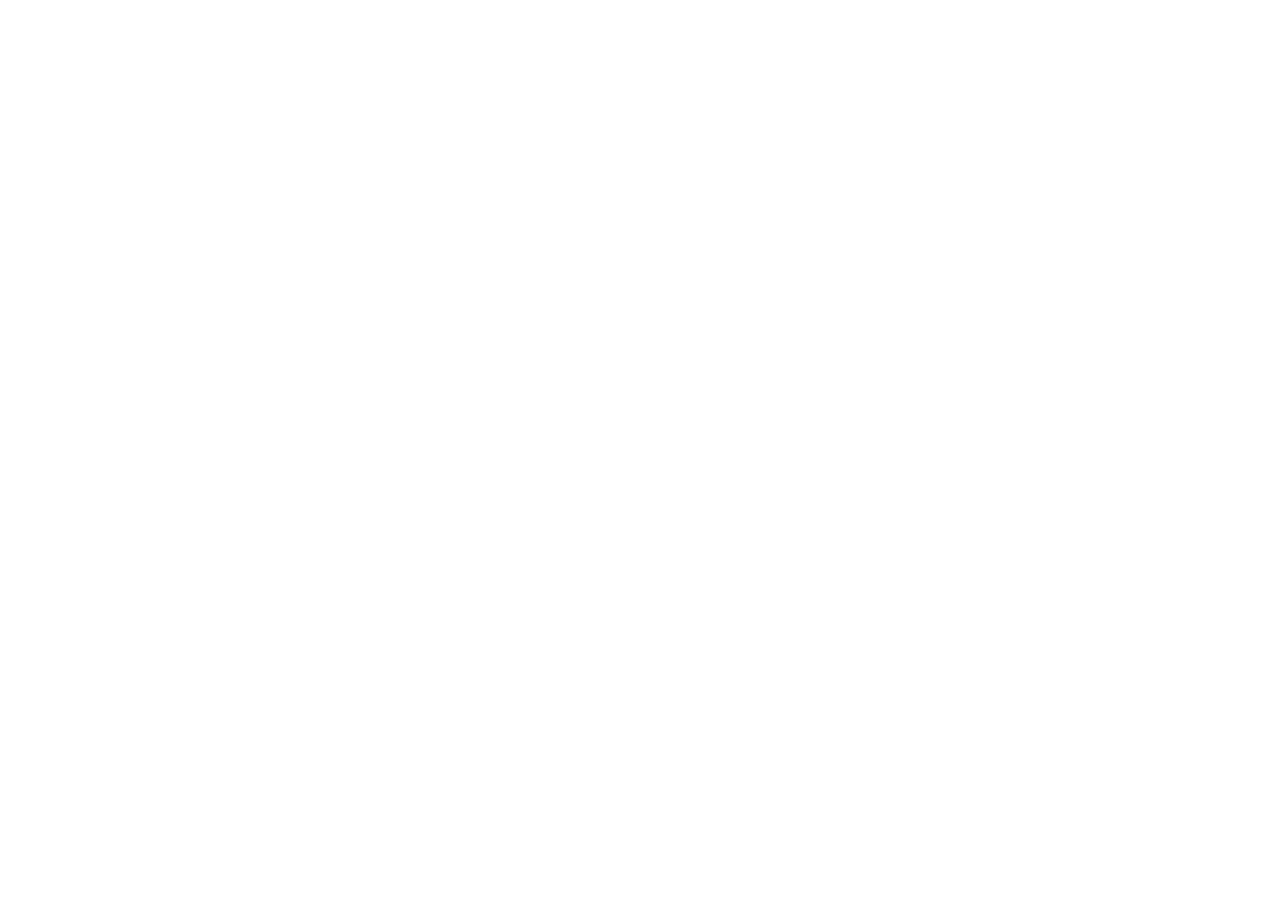
==== iw-private-universe/index.html @ aef88d0d "Add index.html for IW Private Universe redirect" ====
<!doctype html>
<html lang="fr"><meta charset="utf-8">
<meta name="viewport" content="width=device-width, initial-scale=1">
<meta name="robots" content="noindex,nofollow">
<meta name="referrer" content="no-referrer">
<meta http-equiv="refresh" content="0;url=https://iw-our-private-universe.ismailw4.chatgpt.site/">
<title>IW Private Universe</title>
<a href="https://iw-our-private-universe.ismailw4.chatgpt.site/" rel="noreferrer">Ouvrir IW Private Universe</a>
</html>
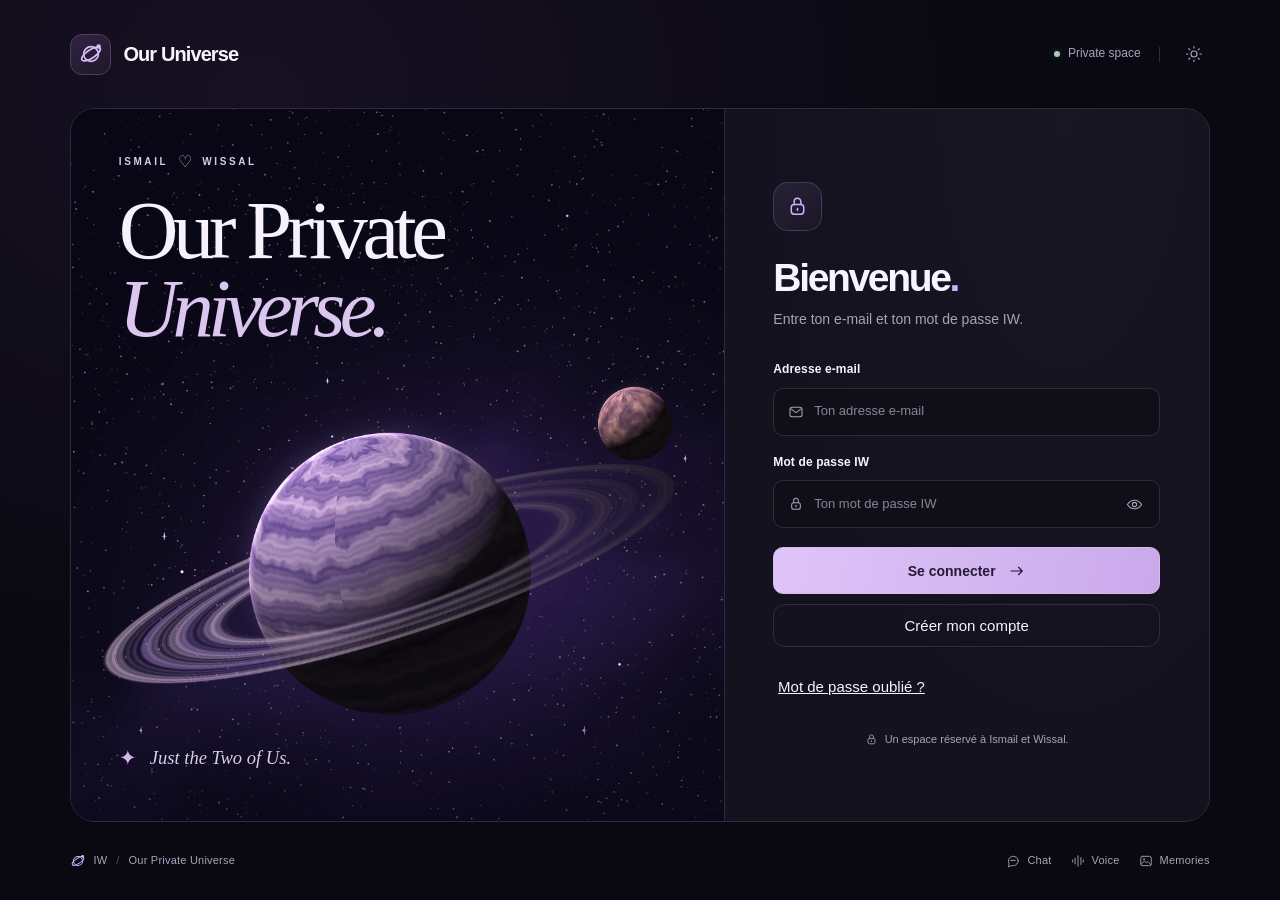
==== commit 6bc7d038: "Publish IW Private Universe directly on GitHub Pages" ====
--- a/iw-private-universe/index.html
+++ b/iw-private-universe/index.html
@@ -1,9 +1,18 @@
 <!doctype html>
-<html lang="fr"><meta charset="utf-8">
-<meta name="viewport" content="width=device-width, initial-scale=1">
-<meta name="robots" content="noindex,nofollow">
-<meta name="referrer" content="no-referrer">
-<meta http-equiv="refresh" content="0;url=https://iw-our-private-universe.ismailw4.chatgpt.site/">
-<title>IW Private Universe</title>
-<a href="https://iw-our-private-universe.ismailw4.chatgpt.site/" rel="noreferrer">Ouvrir IW Private Universe</a>
+<html lang="fr">
+<head>
+  <meta charset="utf-8">
+  <meta name="viewport" content="width=device-width,initial-scale=1">
+  <meta name="robots" content="noindex,nofollow">
+  <meta name="referrer" content="no-referrer">
+  <meta name="theme-color" content="#0c0916">
+  <title>IW — Our Private Universe</title>
+  <link rel="icon" href="./favicon.svg">
+  <link rel="stylesheet" href="./iw.css?v=55be12258d75">
+</head>
+<body style="margin:0;background:#0c0916">
+  <div id="universe"><p style="color:#e5d4ff;padding:2rem">Ouverture de votre univers…</p></div>
+  <noscript>Active JavaScript pour ouvrir votre espace privé.</noscript>
+  <script type="module" src="./iw.js?v=55be12258d75"></script>
+</body>
 </html>
--- a/iw-private-universe/iw.css
+++ b/iw-private-universe/iw.css
@@ -0,0 +1,1117 @@
+.iw-welcome {
+  --page: #0a0911;
+  --panel: #14121e;
+  --ink: #f7f4ff;
+  --quiet: #a8a2bb;
+  --line: #302b3c;
+  --field: #100f18;
+  --accent: #cfb1ff;
+  --selected: #261e35;
+  min-height: 100svh;
+  background:
+    radial-gradient(ellipse at 20% 10%, #171123 0, transparent 50%), var(--page);
+  color: var(--ink);
+  font:
+    400 15px/1.45 "Inter",
+    "Segoe UI",
+    Arial,
+    sans-serif;
+  padding: 0 max(5.5vw, calc((100vw - 1530px) / 2));
+  display: flex;
+  flex-direction: column;
+  box-sizing: border-box;
+  color-scheme: dark;
+}
+.iw-welcome * {
+  box-sizing: border-box;
+}
+.iw-welcome button,
+.iw-welcome input {
+  font: inherit;
+}
+.iw-welcome button {
+  cursor: pointer;
+}
+.iw-welcome button:focus-visible,
+.iw-profile:has(:focus-visible) {
+  outline: 2px solid var(--accent);
+  outline-offset: 4px;
+}
+.iw-welcome.iw-light {
+  --page: #f5f0fa;
+  --panel: #fffcff;
+  --ink: #241e31;
+  --quiet: #686077;
+  --line: #d9d1e2;
+  --field: #faf7fc;
+  --accent: #70469a;
+  --selected: #efe6fb;
+  background: var(--page);
+  color-scheme: light;
+}
+.iw-mast,
+.iw-mast-actions,
+.iw-brand,
+.iw-private,
+.iw-foot,
+.iw-foot span,
+.iw-foot div,
+.iw-sky-footer,
+.iw-only,
+.iw-pass,
+.iw-profile,
+.iw-enter,
+.iw-profiles {
+  display: flex;
+  align-items: center;
+}
+.iw-mast {
+  height: clamp(78px, 12vh, 116px);
+  justify-content: space-between;
+}
+.iw-brand {
+  font-size: 20px;
+  font-weight: 600;
+  letter-spacing: -0.9px;
+  gap: 12px;
+}
+.iw-brandmark,
+.iw-theme,
+.iw-lockbox,
+.iw-avatar,
+.iw-show,
+.iw-tick {
+  display: grid;
+  place-items: center;
+}
+.iw-brandmark {
+  background: linear-gradient(145deg, #322341, #1c1828);
+  color: #dabcf8;
+  border: 1px solid #503a67;
+  border-radius: 12px;
+  width: 41px;
+  height: 41px;
+}
+.iw-mast-actions {
+  gap: 18px;
+}
+.iw-private {
+  font-size: 12px;
+  color: var(--quiet);
+  gap: 8px;
+}
+.iw-private i {
+  width: 6px;
+  height: 6px;
+  background: #a4cfb8;
+  border-radius: 100%;
+  box-shadow: 0 0 9px #91e9b94a;
+}
+.iw-divider {
+  height: 15px;
+  width: 1px;
+  background: var(--line);
+}
+.iw-theme,
+.iw-show {
+  background: transparent;
+  color: var(--quiet);
+  border: 0;
+  padding: 7px;
+}
+.iw-theme:hover,
+.iw-show:hover {
+  color: var(--ink);
+}
+.iw-stage {
+  flex: 1;
+  display: grid;
+  grid-template-columns: minmax(0, 1.35fr) minmax(330px, 1fr);
+  border: 1px solid var(--line);
+  border-radius: 25px;
+  overflow: hidden;
+  min-height: 580px;
+  max-height: 860px;
+  background: var(--panel);
+  animation: iw-rise 0.65s ease both;
+}
+.iw-sky {
+  position: relative;
+  isolation: isolate;
+  min-height: 100%;
+  background: #0b0918 url("./orbital-scene.webp") center 48% / cover no-repeat;
+  color: #f7f1ff;
+  border-right: 1px solid var(--line);
+  overflow: hidden;
+}
+.iw-sky::after {
+  content: "";
+  position: absolute;
+  inset: 0;
+  z-index: -1;
+  background: linear-gradient(
+    180deg,
+    #09071430 0%,
+    transparent 43%,
+    transparent 78%,
+    #0a071a65 100%
+  );
+}
+.iw-sky-copy {
+  padding: clamp(30px, 3.7vw, 67px);
+  padding-top: clamp(38px, 5vh, 70px);
+}
+.iw-names {
+  display: flex;
+  align-items: center;
+  gap: 10px;
+  font-size: 10px;
+  font-weight: 600;
+  letter-spacing: 2.6px;
+  color: #d9cbe9;
+}
+.iw-names span {
+  font-size: 16px;
+  font-weight: 400;
+  line-height: 1;
+  letter-spacing: 0;
+  color: #dea9d3;
+  animation: iw-pulse 4s ease-in-out infinite;
+}
+.iw-welcome h1 {
+  font-family: Georgia, "Times New Roman", serif;
+  font-size: clamp(56px, 6.45vw, 105px);
+  font-weight: 400;
+  letter-spacing: -0.065em;
+  line-height: 0.94;
+  margin: 22px 0 0;
+  color: #f6f1fa;
+}
+.iw-welcome h1 em {
+  font-weight: 400;
+  color: #dbc6ef;
+  letter-spacing: -0.07em;
+}
+.iw-sky-footer {
+  position: absolute;
+  bottom: clamp(30px, 3.7vw, 62px);
+  left: clamp(30px, 3.7vw, 67px);
+  gap: 13px;
+  font-family: Georgia, serif;
+  font-size: clamp(17px, 1.45vw, 24px);
+  font-style: italic;
+  color: #d8cde6;
+}
+.iw-star {
+  color: #d4b5eb;
+  font-size: 21px;
+  font-style: normal;
+  animation: iw-pulse 5s ease infinite;
+}
+.iw-entry {
+  display: grid;
+  place-items: center;
+  padding: 44px clamp(26px, 3.8vw, 72px);
+  background:
+    radial-gradient(ellipse at 70% 0%, #ba8eff07, transparent 65%), var(--panel);
+}
+.iw-login-inner {
+  width: 100%;
+  max-width: 390px;
+}
+.iw-lockbox {
+  width: 49px;
+  height: 49px;
+  border: 1px solid #8b68ac58;
+  border-radius: 15px;
+  background: linear-gradient(140deg, #b08dde21, #b08dde09);
+  color: var(--accent);
+  margin-bottom: 25px;
+}
+.iw-welcome h2 {
+  margin: 0;
+  font:
+    550 clamp(32px, 3.05vw, 47px) / 1.12 "Inter",
+    "Segoe UI",
+    Arial,
+    sans-serif;
+  letter-spacing: -0.06em;
+  color: var(--ink);
+}
+.iw-welcome h2 span {
+  color: var(--accent);
+}
+.iw-intro {
+  font-size: 14px;
+  color: var(--quiet);
+  margin: 9px 0 32px;
+}
+.iw-form fieldset {
+  margin: 0 0 22px;
+  padding: 0;
+  border: 0;
+  min-width: 0;
+}
+.iw-form legend,
+.iw-passlabel {
+  font-size: 12px;
+  font-weight: 600;
+  letter-spacing: 0.01em;
+  margin-bottom: 9px;
+  padding: 0;
+  display: block;
+  color: var(--ink);
+}
+.iw-profiles {
+  gap: 10px;
+}
+.iw-profile {
+  position: relative;
+  gap: 9px;
+  flex: 1;
+  min-width: 0;
+  padding: 10px 11px;
+  border: 1px solid var(--line);
+  border-radius: 11px;
+  background: var(--field);
+  font-size: 13px;
+  font-weight: 550;
+  cursor: pointer;
+  transition:
+    background 0.15s,
+    border-color 0.15s;
+}
+.iw-profile input {
+  position: absolute;
+  opacity: 0;
+  width: 1px;
+  height: 1px;
+}
+.iw-profile:has(input:checked) {
+  background: var(--selected);
+  border-color: #ac8bd7;
+}
+.iw-avatar {
+  font:
+    italic 20px Georgia,
+    serif;
+  flex: 0 0 30px;
+  height: 30px;
+  border-radius: 50%;
+  color: #dfd4f7;
+  background: radial-gradient(ellipse at 22% 20%, #76669c, #3e355b 75%);
+  border: 1px solid #b59dc650;
+}
+.iw-av1 {
+  color: #f4d4dc;
+  background: radial-gradient(ellipse at 22% 20%, #996d85, #513443 75%);
+  border-color: #ae809973;
+}
+.iw-tick {
+  margin-left: auto;
+  color: #2b1c3c;
+  width: 13px;
+  height: 13px;
+  flex: 0 0 13px;
+  border: 1px solid var(--line);
+  border-radius: 100%;
+}
+.iw-tick svg {
+  opacity: 0;
+}
+.iw-profile:has(input:checked) .iw-tick {
+  background: #c9aceb;
+  border-color: #c9aceb;
+}
+.iw-profile:has(input:checked) .iw-tick svg {
+  opacity: 1;
+}
+.iw-pass {
+  gap: 10px;
+  height: 48px;
+  background: var(--field);
+  border: 1px solid var(--line);
+  border-radius: 10px;
+  color: var(--quiet);
+  padding: 0 9px 0 14px;
+}
+.iw-email {
+  margin-bottom: 18px;
+}
+.iw-pass:focus-within {
+  border-color: var(--accent);
+}
+.iw-pass input {
+  min-width: 0;
+  flex: 1;
+  border: 0;
+  outline: 0;
+  padding: 0;
+  background: transparent;
+  color: var(--ink);
+  font-size: 13px;
+}
+.iw-pass input::placeholder {
+  color: var(--quiet);
+  opacity: 0.8;
+}
+.iw-enter {
+  justify-content: center;
+  gap: 12px;
+  border-radius: 10px;
+  border: 1px solid #d7baf0;
+  background: linear-gradient(105deg, #dfc4f8, #caa9eb);
+  color: #271933;
+  font-size: 14px !important;
+  font-weight: 650 !important;
+  width: 100%;
+  min-height: 47px;
+  margin-top: 19px;
+  transition:
+    filter 0.18s,
+    transform 0.18s;
+}
+.iw-enter:hover {
+  filter: brightness(1.08);
+  transform: translateY(-1px);
+}
+.iw-enter:disabled {
+  opacity: 0.7;
+  cursor: wait;
+}
+.iw-error {
+  font-size: 13px;
+  color: #e6a1ae;
+}
+.iw-only {
+  justify-content: center;
+  color: var(--quiet);
+  gap: 7px;
+  font-size: 11px;
+  margin-top: 21px;
+}
+.iw-foot {
+  justify-content: space-between;
+  min-height: 78px;
+  font-size: 11px;
+  letter-spacing: 0.02em;
+  color: var(--quiet);
+}
+.iw-foot span {
+  gap: 7px;
+}
+.iw-foot > span > svg {
+  color: var(--accent);
+}
+.iw-foot div {
+  gap: 19px;
+}
+.iw-foot-dash {
+  opacity: 0.45;
+  margin: 0 2px;
+}
+@keyframes iw-pulse {
+  50% {
+    opacity: 0.6;
+  }
+}
+@keyframes iw-rise {
+  from {
+    opacity: 0;
+    transform: translateY(8px);
+  }
+  to {
+    opacity: 1;
+    transform: translateY(0);
+  }
+}
+@media (min-width: 1800px) {
+  .iw-welcome {
+    justify-content: center;
+  }
+  .iw-stage {
+    flex: 0 1 760px;
+  }
+}
+@media (max-width: 850px) {
+  .iw-welcome {
+    padding: 0 22px;
+  }
+  .iw-stage {
+    grid-template-columns: 1.05fr 1fr;
+  }
+  .iw-entry {
+    padding: 32px 23px;
+  }
+  .iw-sky-copy {
+    padding: 35px 26px;
+  }
+  .iw-foot {
+    min-height: 60px;
+  }
+  .iw-sky {
+    background-size: auto 100%;
+  }
+}
+@media (max-width: 660px) {
+  .iw-welcome {
+    padding: 0 14px;
+  }
+  .iw-mast {
+    height: 62px;
+    padding: 0 4px;
+  }
+  .iw-brand {
+    font-size: 17px;
+  }
+  .iw-brandmark {
+    width: 34px;
+    height: 34px;
+  }
+  .iw-stage {
+    display: block;
+    max-height: none;
+    min-height: 0;
+    overflow: hidden;
+    border-radius: 19px;
+    flex: initial;
+  }
+  .iw-sky {
+    min-height: 0;
+    height: clamp(200px, 49vw, 290px);
+    border-right: 0;
+    border-bottom: 1px solid var(--line);
+    background-size: 78% auto;
+    background-position: right 48%;
+    background-color: #090815;
+  }
+  .iw-sky::after {
+    background: linear-gradient(
+      90deg,
+      #090815 11%,
+      #090815dd 28%,
+      transparent 60%
+    );
+  }
+  .iw-sky-copy {
+    padding: 24px;
+  }
+  .iw-welcome h1 {
+    font-size: clamp(44px, 9.7vw, 63px);
+    margin-top: 12px;
+  }
+  .iw-names {
+    font-size: 8px;
+    gap: 7px;
+    letter-spacing: 1.8px;
+  }
+  .iw-sky-footer {
+    left: 25px;
+    bottom: 17px;
+    font-size: 14px;
+    gap: 7px;
+  }
+  .iw-star {
+    font-size: 14px;
+  }
+  .iw-entry {
+    padding: 26px 24px 28px;
+  }
+  .iw-lockbox {
+    display: none;
+  }
+  .iw-intro {
+    margin: 6px 0 22px;
+  }
+  .iw-welcome h2 {
+    font-size: 31px;
+  }
+  .iw-form fieldset {
+    margin-bottom: 17px;
+  }
+  .iw-only {
+    margin-top: 16px;
+  }
+  .iw-foot {
+    padding: 12px 3px;
+    min-height: 50px;
+    font-size: 10px;
+  }
+  .iw-foot div {
+    gap: 10px;
+  }
+  .iw-foot div span {
+    gap: 4px;
+  }
+  .iw-private {
+    font-size: 11px;
+  }
+  .iw-mast-actions {
+    gap: 10px;
+  }
+}
+@media (max-width: 365px) {
+  .iw-entry {
+    padding: 23px 15px;
+  }
+  .iw-foot div {
+    display: none;
+  }
+  .iw-profile {
+    gap: 6px;
+  }
+}
+@media (prefers-reduced-motion: reduce) {
+  .iw-welcome *,
+  .iw-stage {
+    animation: none !important;
+    transition: none !important;
+  }
+}
+.iw-sky::before {
+  content: "";
+  position: absolute;
+  inset: 0;
+  z-index: -1;
+  pointer-events: none;
+  background:
+    radial-gradient(circle at 76% 15%, #f1ddff 0 0.7px, transparent 1.6px),
+    radial-gradient(circle at 17% 65%, #f3ddff 0 1px, transparent 2px),
+    radial-gradient(circle at 40% 46%, #ded1ff 0 0.6px, transparent 1.5px),
+    radial-gradient(circle at 84% 78%, #eed6ff 0 0.8px, transparent 1.7px);
+  animation: iw-pulse 3.7s ease-in-out infinite;
+}
+.iw-create {
+  display: block;
+  width: 100%;
+  min-height: 43px;
+  margin: 10px 0 4px;
+  border: 1px solid var(--line);
+  border-radius: 12px;
+  background: transparent;
+  color: inherit;
+  font: inherit;
+  font-weight: 600;
+  cursor: pointer;
+}
+.iw-create:hover, .iw-create:focus-visible { border-color: #b785de; }
+.iw-recovery { display: block; margin: 12px auto 0; background: transparent; color: inherit; border: 0; cursor: pointer; }
+@media (prefers-reduced-motion: reduce) {
+  .iw-sky::before {
+    animation: none;
+  }
+}
+
+.u-shell,
+.call-dialog,
+.record-dialog {
+  --ink: #f3eefc;
+  --muted: #b4a9c4;
+  --panel: #1b1726;
+  --rim: #393044;
+  --bg: #0e0c14;
+  --wash: #30263b;
+  color: var(--ink);
+  background: var(--bg);
+  font:
+    15px/1.55 "Segoe UI",
+    Arial,
+    sans-serif;
+  color-scheme: dark;
+}
+.u-shell.light {
+  --ink: #332840;
+  --muted: #6d607c;
+  --panel: #fffbff;
+  --rim: #dccfe3;
+  --bg: #f7f1f9;
+  --wash: #efdeff;
+  color-scheme: light;
+}
+.u-shell *,
+.record-dialog * {
+  box-sizing: border-box;
+}
+.u-shell {
+  min-height: 100svh;
+  padding: 0 max(5vw, calc((100vw - 1510px) / 2)) 2rem;
+}
+.u-header {
+  display: flex;
+  align-items: center;
+  justify-content: space-between;
+  border-bottom: 1px solid var(--rim);
+  height: 82px;
+}
+.u-header b {
+  font-size: 22px;
+  letter-spacing: -0.8px;
+}
+.u-header span,
+.u-item small,
+.home-peer small,
+.bubble small {
+  display: block;
+  font-size: 12px;
+  color: var(--muted);
+}
+.u-grid {
+  display: grid;
+  grid-template-columns: 190px minmax(0, 1fr);
+  gap: 34px;
+  padding-top: 28px;
+}
+.u-nav {
+  display: flex;
+  flex-direction: column;
+  gap: 6px;
+  align-items: stretch;
+}
+.u-shell button,
+.call-dialog button,
+.record-dialog button {
+  font: inherit;
+  color: inherit;
+  cursor: pointer;
+  border: 1px solid var(--rim);
+  background: var(--panel);
+  padding: 9px 16px;
+  border-radius: 12px;
+}
+.u-shell button:hover,
+.call-dialog button:hover,
+.record-dialog button:hover {
+  border-color: #a782cf;
+}
+.u-nav button {
+  text-align: left;
+  white-space: nowrap;
+  border: 0;
+  background: none;
+}
+.u-nav i,
+.u-tiles i {
+  font-style: normal;
+  color: #bf95dd;
+  font-size: 19px;
+  margin-right: 11px;
+}
+.u-nav .selected {
+  background: var(--wash);
+}
+.u-hero {
+  padding: clamp(28px, 5vw, 76px);
+  border-radius: 26px;
+  background:
+    linear-gradient(90deg, #151121 0%, #181124c9 48%, transparent),
+    url(./orbital-scene.webp) center 58% / cover;
+  color: #f9efff;
+  border: 1px solid #503d5f;
+}
+.u-names {
+  letter-spacing: 3px;
+  font-size: 11px;
+  color: #e4b8db;
+}
+.u-hero h1 {
+  font:
+    500 clamp(45px, 6vw, 88px) / 1 Georgia,
+    serif;
+  letter-spacing: -3px;
+  margin: 25px 0;
+}
+.u-hero em {
+  color: #ead0ff;
+}
+.home-peer,
+.actions,
+.chat-top {
+  display: flex;
+  align-items: center;
+  gap: 12px;
+  flex-wrap: wrap;
+}
+.home-peer {
+  margin-bottom: 22px;
+}
+.u-avatar,
+.call-orb {
+  display: inline-grid;
+  place-items: center;
+  width: 46px;
+  height: 46px;
+  border-radius: 50%;
+  font: italic 25px Georgia;
+  background: linear-gradient(135deg, #d4b4df, #695185);
+  color: white;
+  overflow: hidden;
+}
+.u-avatar img {
+  width: 100%;
+  height: 100%;
+  object-fit: cover;
+}
+.actions .primary,
+.u-hero button:first-child,
+.call-start button {
+  background: #d6b7f5;
+  color: #21122a;
+  border-color: transparent;
+}
+.u-tiles {
+  display: grid;
+  grid-template-columns: repeat(3, 1fr);
+  gap: 14px;
+  margin-top: 18px;
+}
+.u-tiles button {
+  text-align: left;
+  min-height: 88px;
+}
+.u-tiles i {
+  display: block;
+}
+.u-title h1 {
+  font: 500 clamp(36px, 5vw, 62px) / 1.05 Georgia;
+  margin: 8px 0 12px;
+}
+.u-title p {
+  color: var(--muted);
+}
+.u-box,
+.u-item,
+.u-chat {
+  background: var(--panel);
+  border: 1px solid var(--rim);
+  border-radius: 18px;
+}
+.u-box,
+.u-item {
+  padding: 22px;
+  margin: 15px 0;
+}
+.u-box h2,
+.u-header b,
+.chat-top h2 {
+  font-weight: 500;
+}
+.u-item p,
+.bubble p {
+  white-space: pre-wrap;
+  overflow-wrap: anywhere;
+  margin: 6px 0;
+}
+.u-item img,
+.u-item video,
+.bubble img,
+.bubble video {
+  max-width: 100%;
+  max-height: 330px;
+  border-radius: 10px;
+  object-fit: contain;
+}
+.u-item audio,
+.bubble audio,
+dialog audio {
+  max-width: 100%;
+}
+.u-item button {
+  margin-top: 10px;
+  font-size: 12px;
+}
+.u-collection {
+  display: grid;
+  grid-template-columns: repeat(auto-fit, minmax(min(240px, 100%), 1fr));
+  gap: 16px;
+  align-items: start;
+}
+.u-chat {
+  height: min(78svh, 900px);
+  min-height: 420px;
+  display: flex;
+  flex-direction: column;
+  overflow: hidden;
+}
+.chat-top {
+  padding: 14px 18px;
+  border-bottom: 1px solid var(--rim);
+}
+.chat-top h2 {
+  line-height: 1.2;
+  margin: 0;
+}
+.chat-top button {
+  margin-left: auto;
+}
+.chat-top small {
+  color: #bc9cd1;
+}
+.u-chat input,
+.u-chat textarea,
+.record-dialog input,
+.record-dialog textarea {
+  background: var(--bg);
+  color: var(--ink);
+  border: 1px solid var(--rim);
+  border-radius: 10px;
+  padding: 11px;
+  font: inherit;
+}
+.u-chat #search {
+  margin: 10px 16px;
+}
+.u-chat #messages {
+  flex: 1;
+  display: flex;
+  flex-direction: column;
+  align-items: flex-start;
+  gap: 12px;
+  padding: 15px;
+  overflow: auto;
+}
+.bubble {
+  max-width: min(82%, 590px);
+  padding: 10px 14px;
+  border-radius: 17px;
+  background: var(--bg);
+}
+.bubble.mine {
+  background: var(--wash);
+  align-self: flex-end;
+}
+.bubble-tools button {
+  border: 0;
+  background: transparent;
+  padding: 3px 6px 0 0;
+  color: var(--muted);
+  font-size: 11px;
+}
+.bubble blockquote {
+  border-left: 2px solid #bd9bdf;
+  margin: 2px 0;
+  padding-left: 8px;
+  font-size: 13px;
+}
+.empty {
+  color: var(--muted);
+}
+#composer {
+  border-top: 1px solid var(--rim);
+  padding: 12px;
+  display: flex;
+  gap: 8px;
+  flex-wrap: wrap;
+}
+#composer textarea {
+  min-width: 140px;
+  flex: 1;
+  resize: none;
+}
+#replybar:not(:empty) {
+  padding: 5px 15px;
+  font-size: 13px;
+}
+.record-dialog,
+.call-dialog {
+  color-scheme: dark;
+  border: 1px solid var(--rim);
+  padding: 28px;
+  border-radius: 22px;
+  width: min(90vw, 400px);
+  box-sizing: border-box;
+}
+.call-dialog {
+  text-align: center;
+  background:
+    linear-gradient(#171124eb, #171124e8),
+    url(./orbital-scene.webp) center/cover;
+}
+.call-dialog .actions {
+  justify-content: center;
+}
+.call-orb {
+  width: 88px;
+  height: 88px;
+  font-size: 46px;
+}
+.record-dialog label {
+  display: grid;
+  margin-bottom: 14px;
+  gap: 5px;
+}
+.record-dialog input,
+.record-dialog textarea {
+  width: 100%;
+}
+.record-dialog canvas {
+  width: 100%;
+  height: 88px;
+}
+.record-dialog::backdrop,
+.call-dialog::backdrop {
+  background: #090510ba;
+  backdrop-filter: blur(6px);
+}
+#iw-toast {
+  position: fixed;
+  z-index: 30;
+  bottom: 2rem;
+  left: 50%;
+  transform: translateX(-50%);
+  color: #fff;
+  background: #382546;
+  padding: 12px 20px;
+  border-radius: 12px;
+  font: 14px/1.5 sans-serif;
+  box-shadow: 0 5px 35px #0007;
+}
+.u-shell button:focus-visible {
+  outline: 2px solid #cb9ff2;
+}
+@media (max-width: 800px) {
+  .u-shell {
+    padding: 0 14px 20px;
+  }
+  .u-header {
+    height: 60px;
+  }
+  .u-grid {
+    display: block;
+    padding-top: 8px;
+  }
+  .u-nav {
+    flex-direction: row;
+    overflow: auto;
+    padding: 5px 0 10px;
+    margin-bottom: 8px;
+  }
+  .u-nav button {
+    font-size: 13px;
+    padding: 6px 9px;
+  }
+  .u-nav i {
+    margin-right: 4px;
+  }
+  .u-tiles {
+    gap: 6px;
+  }
+  .u-tiles button {
+    font-size: 13px;
+    padding: 10px;
+  }
+  .u-chat {
+    height: calc(100svh - 145px);
+    min-height: 370px;
+  }
+  #composer {
+    display: block;
+  }
+  #composer textarea {
+    width: 100%;
+  }
+  #composer .actions {
+    justify-content: flex-end;
+    gap: 5px;
+  }
+  #composer button {
+    font-size: 13px;
+    padding: 6px 9px;
+  }
+  .u-hero h1 {
+    letter-spacing: -2px;
+  }
+  .bubble {
+    max-width: 90%;
+  }
+}
+.month-grid {
+  display: grid;
+  grid-template-columns: repeat(7, minmax(0, 1fr));
+  gap: 4px;
+  margin-top: 14px;
+}
+.month-grid span {
+  min-height: 40px;
+  padding: 4px;
+  border-radius: 5px;
+}
+.month-grid .has-event {
+  background: var(--wash);
+}
+.month-grid small {
+  overflow: hidden;
+  text-overflow: ellipsis;
+  display: block;
+  white-space: nowrap;
+  color: var(--muted);
+}
+@media (max-width: 520px) {
+  .month-grid span {
+    min-height: 29px;
+    font-size: 12px;
+  }
+}
+.call-dialog .call-stage {
+  position: relative;
+  overflow: hidden;
+  max-width: 100%;
+  margin: 0.6rem auto;
+  border-radius: 18px;
+}
+.call-stage video {
+  display: block;
+  width: 100%;
+  max-height: 46vh;
+  object-fit: contain;
+  background: #090811;
+}
+.call-stage:not(.has-video) {
+  width: 1px;
+  height: 1px;
+  position: absolute;
+  opacity: 0;
+  pointer-events: none;
+}
+.call-stage.has-video {
+  min-height: 100px;
+  background: #110c1c;
+}
+.call-stage .local-video {
+  position: absolute;
+  bottom: 0.5rem;
+  right: 0.5rem;
+  width: 25%;
+  height: auto;
+  border-radius: 8px;
+  transform: scaleX(-1);
+}
+.call-stage .relay-picture {
+  display: block;
+  width: 100%;
+  max-height: 46vh;
+  object-fit: contain;
+}
+.call-stage:has(.relay-picture:not([hidden])) .remote-video {
+  position: absolute;
+  opacity: 0;
+  width: 1px;
+  height: 1px;
+}
+.call-stage [hidden],
+.call-dialog [hidden],
+.iw-recovery[hidden],
+.iw-account[hidden] {
+  display: none;
+}
+.iw-account,
+.iw-recovery {
+  display: inline-block;
+  color: inherit;
+  background: none;
+  border: 0;
+  text-decoration: underline;
+  font: inherit;
+  font-size: 0.85rem;
+  padding: 0.8rem 0.3rem;
+  cursor: pointer;
+}
